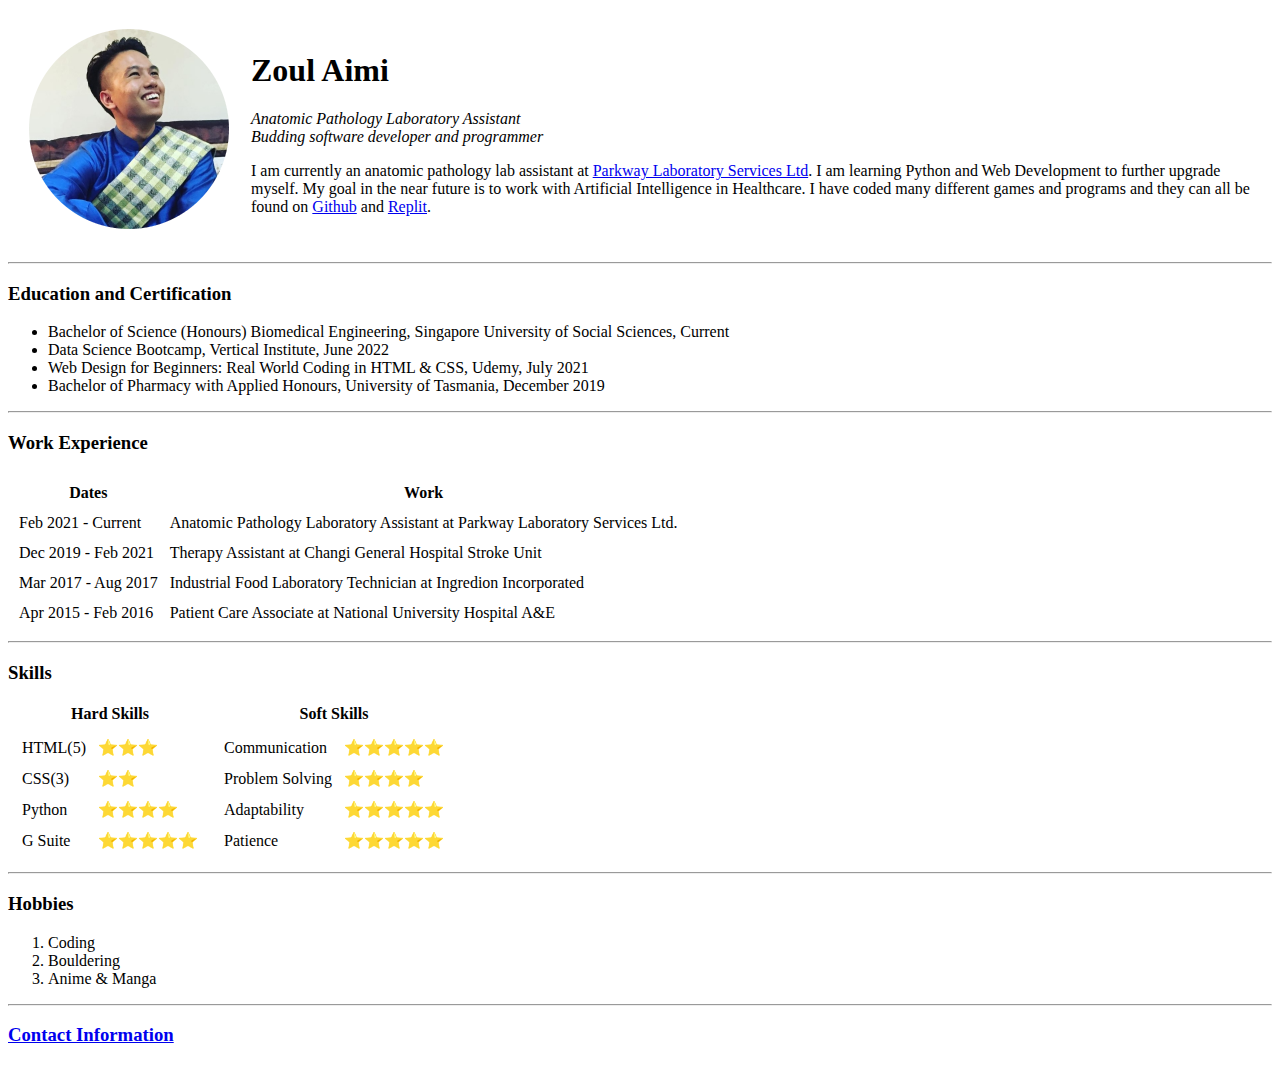
==== index.html @ b08f2f6e "Initial commit" ====
<!DOCTYPE html>
<html lang="en" dir="ltr">

<head>
  <meta charset="utf-8">
  <title>Zoul's Personal Site</title>
</head>

<body>
  <table cellspacing="20">
    <tr>
      <td><a href="index.html"><img src="images/zoul.png" alt="Zoul Profile Picture"></a></td>
      <td>
        <h1>Zoul Aimi</h1>
        <em>
          <dl>
            <dt>Anatomic Pathology Laboratory Assistant</dt>
            <dt>Budding software developer and programmer</dt>
          </dl>
        </em>
        <p>I am currently an anatomic pathology lab assistant at <a href="https://www.parkwaylabs.com.sg/">Parkway Laboratory Services Ltd</a>. I am learning Python and Web Development to further upgrade myself. My goal in the near future is to work
          with
          Artificial Intelligence
          in Healthcare. I have coded many different games and programs and they can all be found on <a href="https://github.com/mdzoul" target="_blank">Github</a> and <a href="https://replit.com/@mdzoul" target="_blank">Replit</a>.</p>
      </td>
    </tr>
  </table>


  <hr>
  <h3>Education and Certification</h3>
  <ul>
    <li>Bachelor of Science (Honours) Biomedical Engineering, Singapore University of Social Sciences, Current</li>
    <li>Data Science Bootcamp, Vertical Institute, June 2022</li>
    <li>Web Design for Beginners: Real World Coding in HTML & CSS, Udemy, July 2021</li>
    <li>Bachelor of Pharmacy with Applied Honours, University of Tasmania, December 2019</li>
  </ul>
  <hr>
  <h3>Work Experience</h3>
  <table cellspacing="10">
    <thead>
      <tr>
        <th>Dates</th>
        <th>Work</th>
      </tr>
    </thead>
    <tbody>
      <tr>
        <td>Feb 2021 - Current</td>
        <td>Anatomic Pathology Laboratory Assistant at Parkway Laboratory Services Ltd.</td>
      </tr>
      <tr>
        <td>Dec 2019 - Feb 2021</td>
        <td>Therapy Assistant at Changi General Hospital Stroke Unit</td>
      </tr>
      <tr>
        <td>Mar 2017 - Aug 2017</td>
        <td>Industrial Food Laboratory Technician at Ingredion Incorporated</td>
      </tr>
      <tr>
        <td>Apr 2015 - Feb 2016</td>
        <td>Patient Care Associate at National University Hospital A&E</td>
      </tr>
    </tbody>
  </table>
  <hr>
  <h3>Skills</h3>

  <table>
    <thead>
      <th>Hard Skills</th>
      <th>Soft Skills</th>
    </thead>
    <tbody>
      <tr>
        <td>
          <table cellspacing="10">
            <tr>
              <td>HTML(5)</td>
              <td>⭐⭐⭐</td>
            </tr>
            <tr>
              <td>CSS(3)</td>
              <td>⭐⭐</td>
            </tr>
            <tr>
              <td>Python</td>
              <td>⭐⭐⭐⭐</td>
            </tr>
            <tr>
              <td>G Suite</td>
              <td>⭐⭐⭐⭐⭐</td>
            </tr>
          </table>
        </td>
        <td>
          <table cellspacing="10">
            <tr>
              <td>Communication</td>
              <td>⭐⭐⭐⭐⭐</td>
            </tr>
            <tr>
              <td>Problem Solving</td>
              <td>⭐⭐⭐⭐</td>
            </tr>
            <tr>
              <td>Adaptability</td>
              <td>⭐⭐⭐⭐⭐</td>
            </tr>
            <tr>
              <td>Patience</td>
              <td>⭐⭐⭐⭐⭐</td>
            </tr>
          </table>
        </td>
      </tr>
    </tbody>
  </table>

  <hr>
  <h3>Hobbies</h3>
  <ol>
    <li>Coding</li>
    <li>Bouldering</li>
    <li>Anime & Manga</li>
  </ol>
  <hr>
  <h3><a href="contact.html">Contact Information</a></h3>
</body>

</html>
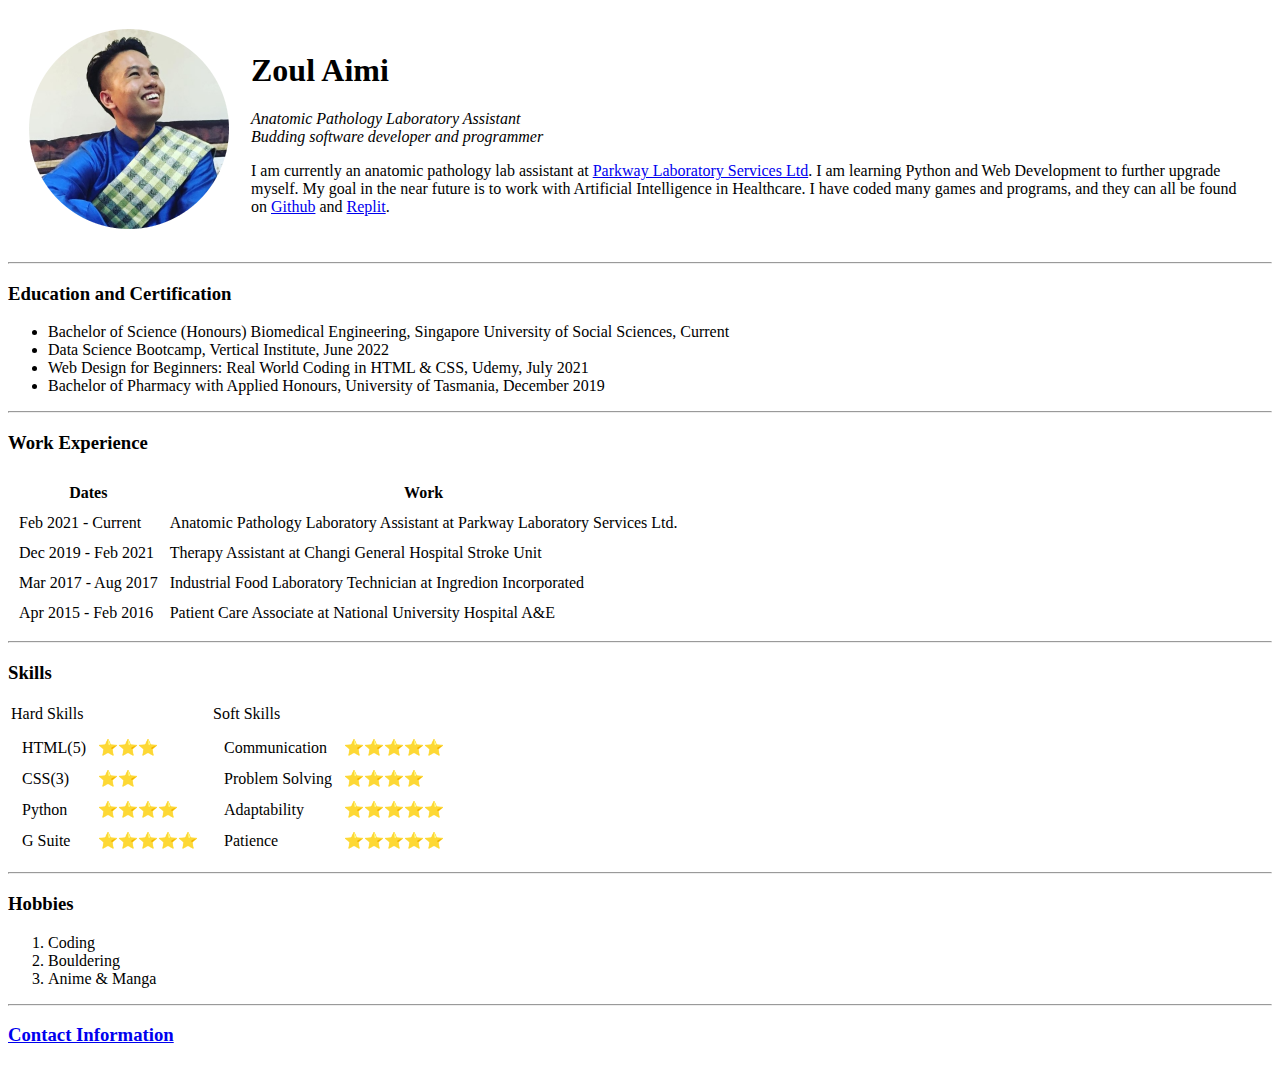
==== commit a2b5e6af: "Tidied up code" ====
--- a/index.html
+++ b/index.html
@@ -12,16 +12,14 @@
       <td><a href="index.html"><img src="images/zoul.png" alt="Zoul Profile Picture"></a></td>
       <td>
         <h1>Zoul Aimi</h1>
-        <em>
-          <dl>
-            <dt>Anatomic Pathology Laboratory Assistant</dt>
-            <dt>Budding software developer and programmer</dt>
-          </dl>
-        </em>
+        <dl>
+          <dt><em>Anatomic Pathology Laboratory Assistant</em></dt>
+          <dt><em>Budding software developer and programmer</em></dt>
+        </dl>
         <p>I am currently an anatomic pathology lab assistant at <a href="https://www.parkwaylabs.com.sg/">Parkway Laboratory Services Ltd</a>. I am learning Python and Web Development to further upgrade myself. My goal in the near future is to work
           with
           Artificial Intelligence
-          in Healthcare. I have coded many different games and programs and they can all be found on <a href="https://github.com/mdzoul" target="_blank">Github</a> and <a href="https://replit.com/@mdzoul" target="_blank">Replit</a>.</p>
+          in Healthcare. I have coded many games and programs, and they can all be found on <a href="https://github.com/mdzoul" target="_blank">Github</a> and <a href="https://replit.com/@mdzoul" target="_blank">Replit</a>.</p>
       </td>
     </tr>
   </table>
@@ -68,8 +66,10 @@
 
   <table>
     <thead>
-      <th>Hard Skills</th>
-      <th>Soft Skills</th>
+    <tr>
+      <td>Hard Skills</td>
+      <td>Soft Skills</td>
+    </tr>
     </thead>
     <tbody>
       <tr>
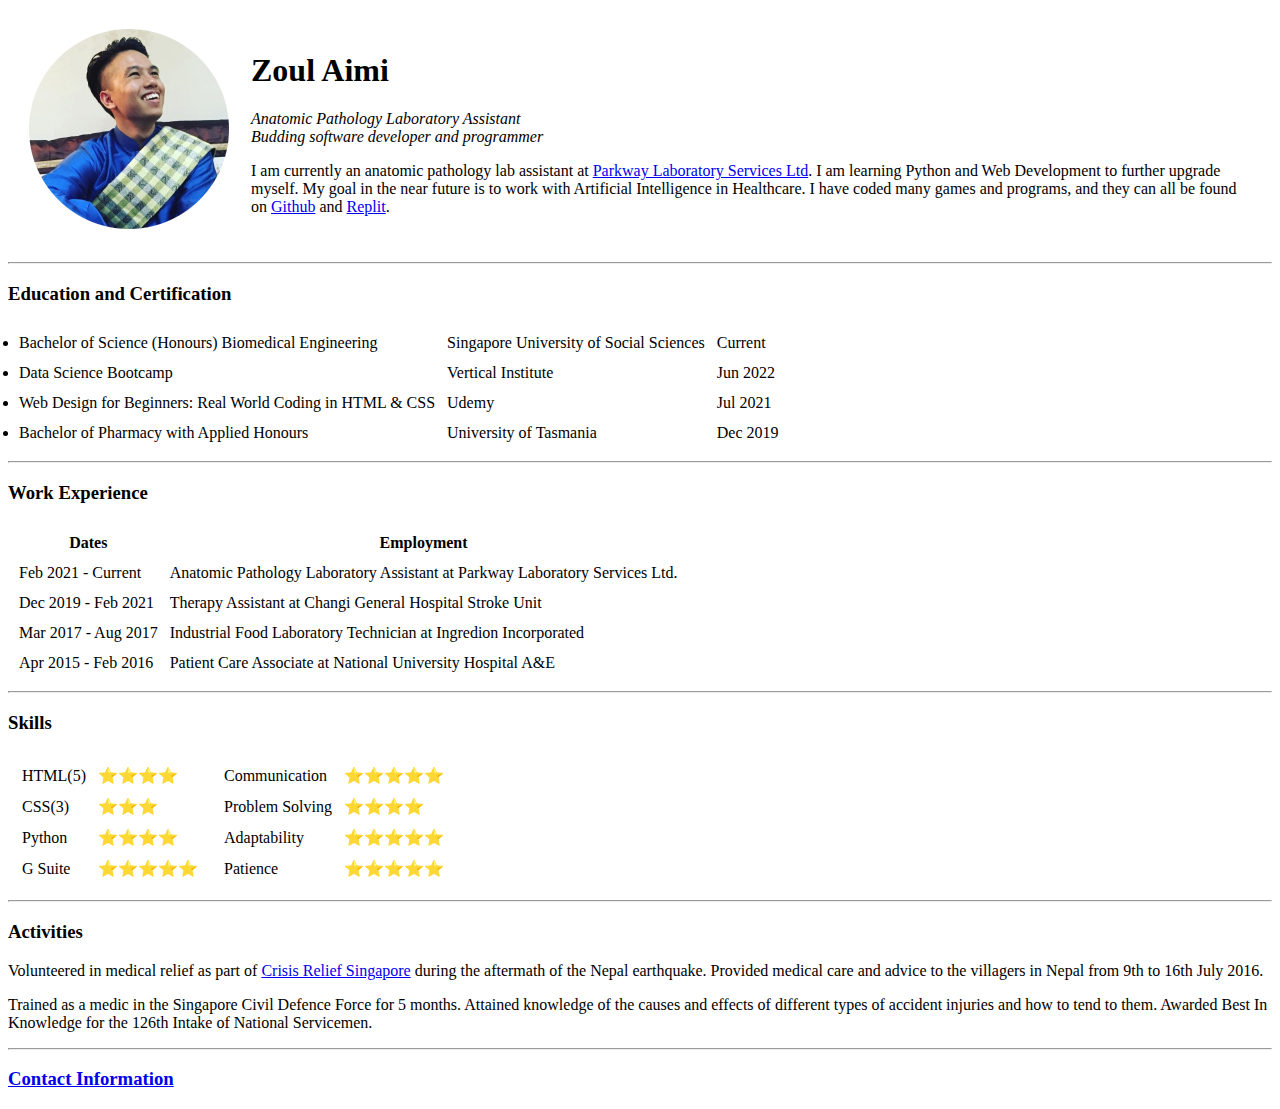
==== commit c1d6e7ea: "Removed hobbies" ====
--- a/index.html
+++ b/index.html
@@ -1,131 +1,142 @@
 <!DOCTYPE html>
 <html lang="en" dir="ltr">
 
-<head>
-  <meta charset="utf-8">
-  <title>Zoul's Personal Site</title>
-</head>
+  <head>
+    <meta charset="utf-8">
+    <title>Zoul's Personal Site</title>
+    <link rel="stylesheet" href="css/styles.css">
+  </head>
 
-<body>
-  <table cellspacing="20">
-    <tr>
-      <td><a href="index.html"><img src="images/zoul.png" alt="Zoul Profile Picture"></a></td>
-      <td>
-        <h1>Zoul Aimi</h1>
-        <dl>
-          <dt><em>Anatomic Pathology Laboratory Assistant</em></dt>
-          <dt><em>Budding software developer and programmer</em></dt>
-        </dl>
-        <p>I am currently an anatomic pathology lab assistant at <a href="https://www.parkwaylabs.com.sg/">Parkway Laboratory Services Ltd</a>. I am learning Python and Web Development to further upgrade myself. My goal in the near future is to work
-          with
-          Artificial Intelligence
-          in Healthcare. I have coded many games and programs, and they can all be found on <a href="https://github.com/mdzoul" target="_blank">Github</a> and <a href="https://replit.com/@mdzoul" target="_blank">Replit</a>.</p>
-      </td>
-    </tr>
-  </table>
-
-
-  <hr>
-  <h3>Education and Certification</h3>
-  <ul>
-    <li>Bachelor of Science (Honours) Biomedical Engineering, Singapore University of Social Sciences, Current</li>
-    <li>Data Science Bootcamp, Vertical Institute, June 2022</li>
-    <li>Web Design for Beginners: Real World Coding in HTML & CSS, Udemy, July 2021</li>
-    <li>Bachelor of Pharmacy with Applied Honours, University of Tasmania, December 2019</li>
-  </ul>
-  <hr>
-  <h3>Work Experience</h3>
-  <table cellspacing="10">
-    <thead>
+  <body>
+    <table cellspacing="20">
       <tr>
-        <th>Dates</th>
-        <th>Work</th>
-      </tr>
-    </thead>
-    <tbody>
-      <tr>
-        <td>Feb 2021 - Current</td>
-        <td>Anatomic Pathology Laboratory Assistant at Parkway Laboratory Services Ltd.</td>
-      </tr>
-      <tr>
-        <td>Dec 2019 - Feb 2021</td>
-        <td>Therapy Assistant at Changi General Hospital Stroke Unit</td>
-      </tr>
-      <tr>
-        <td>Mar 2017 - Aug 2017</td>
-        <td>Industrial Food Laboratory Technician at Ingredion Incorporated</td>
-      </tr>
-      <tr>
-        <td>Apr 2015 - Feb 2016</td>
-        <td>Patient Care Associate at National University Hospital A&E</td>
-      </tr>
-    </tbody>
-  </table>
-  <hr>
-  <h3>Skills</h3>
-
-  <table>
-    <thead>
-    <tr>
-      <td>Hard Skills</td>
-      <td>Soft Skills</td>
-    </tr>
-    </thead>
-    <tbody>
-      <tr>
+        <td><a href="index.html"><img src="images/zoul.png" alt="Zoul Profile Picture"></a></td>
         <td>
-          <table cellspacing="10">
-            <tr>
-              <td>HTML(5)</td>
-              <td>⭐⭐⭐</td>
-            </tr>
-            <tr>
-              <td>CSS(3)</td>
-              <td>⭐⭐</td>
-            </tr>
-            <tr>
-              <td>Python</td>
-              <td>⭐⭐⭐⭐</td>
-            </tr>
-            <tr>
-              <td>G Suite</td>
-              <td>⭐⭐⭐⭐⭐</td>
-            </tr>
-          </table>
-        </td>
-        <td>
-          <table cellspacing="10">
-            <tr>
-              <td>Communication</td>
-              <td>⭐⭐⭐⭐⭐</td>
-            </tr>
-            <tr>
-              <td>Problem Solving</td>
-              <td>⭐⭐⭐⭐</td>
-            </tr>
-            <tr>
-              <td>Adaptability</td>
-              <td>⭐⭐⭐⭐⭐</td>
-            </tr>
-            <tr>
-              <td>Patience</td>
-              <td>⭐⭐⭐⭐⭐</td>
-            </tr>
-          </table>
+          <h1>Zoul Aimi</h1>
+          <dl>
+            <dt><em>Anatomic Pathology Laboratory Assistant</em></dt>
+            <dt><em>Budding software developer and programmer</em></dt>
+          </dl>
+          <p>I am currently an anatomic pathology lab assistant at <a href="https://www.parkwaylabs.com.sg/">Parkway Laboratory Services Ltd</a>. I am learning Python and Web Development to further upgrade myself. My goal in the near future is to work
+            with Artificial Intelligence in Healthcare. I have coded many games and programs, and they can all be found on <a href="https://github.com/mdzoul" target="_blank">Github</a> and <a href="https://replit.com/@mdzoul" target="_blank">Replit</a>.</p>
         </td>
       </tr>
-    </tbody>
-  </table>
+    </table>
+    <hr>
 
-  <hr>
-  <h3>Hobbies</h3>
-  <ol>
-    <li>Coding</li>
-    <li>Bouldering</li>
-    <li>Anime & Manga</li>
-  </ol>
-  <hr>
-  <h3><a href="contact.html">Contact Information</a></h3>
-</body>
+    <h3>Education and Certification</h3>
+      <table cellspacing="10">
+        <tr>
+          <td><li>Bachelor of Science (Honours) Biomedical Engineering</li></td>
+          <td>Singapore University of Social Sciences</td>
+          <td>Current</td>
+        </tr>
+        <tr>
+          <td><li>Data Science Bootcamp</li></td>
+          <td>Vertical Institute</td>
+          <td>Jun 2022</td>
+        </tr>
+        <tr>
+          <td><li>Web Design for Beginners: Real World Coding in HTML & CSS</li></td>
+          <td>Udemy</td>
+          <td>Jul 2021</td>
+        </tr>
+        <tr>
+          <td><li>Bachelor of Pharmacy with Applied Honours</li></td>
+          <td>University of Tasmania</td>
+          <td>Dec 2019</td>
+        </tr>
+      </table>
+    <hr>
+
+    <h3>Work Experience</h3>
+    <table cellspacing="10">
+      <thead>
+        <tr>
+          <th>Dates</th>
+          <th>Employment</th>
+        </tr>
+      </thead>
+      <tbody>
+        <tr>
+          <td>Feb 2021 - Current</td>
+          <td>Anatomic Pathology Laboratory Assistant at Parkway Laboratory Services Ltd.</td>
+        </tr>
+        <tr>
+          <td>Dec 2019 - Feb 2021</td>
+          <td>Therapy Assistant at Changi General Hospital Stroke Unit</td>
+        </tr>
+        <tr>
+          <td>Mar 2017 - Aug 2017</td>
+          <td>Industrial Food Laboratory Technician at Ingredion Incorporated</td>
+        </tr>
+        <tr>
+          <td>Apr 2015 - Feb 2016</td>
+          <td>Patient Care Associate at National University Hospital A&E</td>
+        </tr>
+      </tbody>
+    </table>
+    <hr>
+
+    <h3>Skills</h3>
+    <table>
+      <tbody>
+        <tr>
+          <td>
+            <table cellspacing="10">
+              <tr>
+                <td>HTML(5)</td>
+                <td>⭐⭐⭐⭐</td>
+              </tr>
+              <tr>
+                <td>CSS(3)</td>
+                <td>⭐⭐⭐</td>
+              </tr>
+              <tr>
+                <td>Python</td>
+                <td>⭐⭐⭐⭐</td>
+              </tr>
+              <tr>
+                <td>G Suite</td>
+                <td>⭐⭐⭐⭐⭐</td>
+              </tr>
+            </table>
+          </td>
+          <td>
+            <table cellspacing="10">
+              <tr>
+                <td>Communication</td>
+                <td>⭐⭐⭐⭐⭐</td>
+              </tr>
+              <tr>
+                <td>Problem Solving</td>
+                <td>⭐⭐⭐⭐</td>
+              </tr>
+              <tr>
+                <td>Adaptability</td>
+                <td>⭐⭐⭐⭐⭐</td>
+              </tr>
+              <tr>
+                <td>Patience</td>
+                <td>⭐⭐⭐⭐⭐</td>
+              </tr>
+            </table>
+          </td>
+        </tr>
+      </tbody>
+    </table>
+    <hr>
+
+    <h3>Activities</h3>
+    <p>Volunteered in medical relief as part of <a href="https://www.facebook.com/groups/52038966075/about">Crisis Relief Singapore</a> during the aftermath of the Nepal
+earthquake. Provided medical care and advice to the villagers in Nepal from 9th to 16th July
+2016.</p>
+    <p>Trained as a medic in the Singapore Civil Defence Force for 5 months. Attained knowledge of the causes
+and effects of different types of accident injuries and how to tend to them. Awarded Best In Knowledge
+for the 126th Intake of National Servicemen.</p>
+    <hr>
+
+    <h3><a href="contact.html">Contact Information</a></h3>
+  </body>
 
 </html>
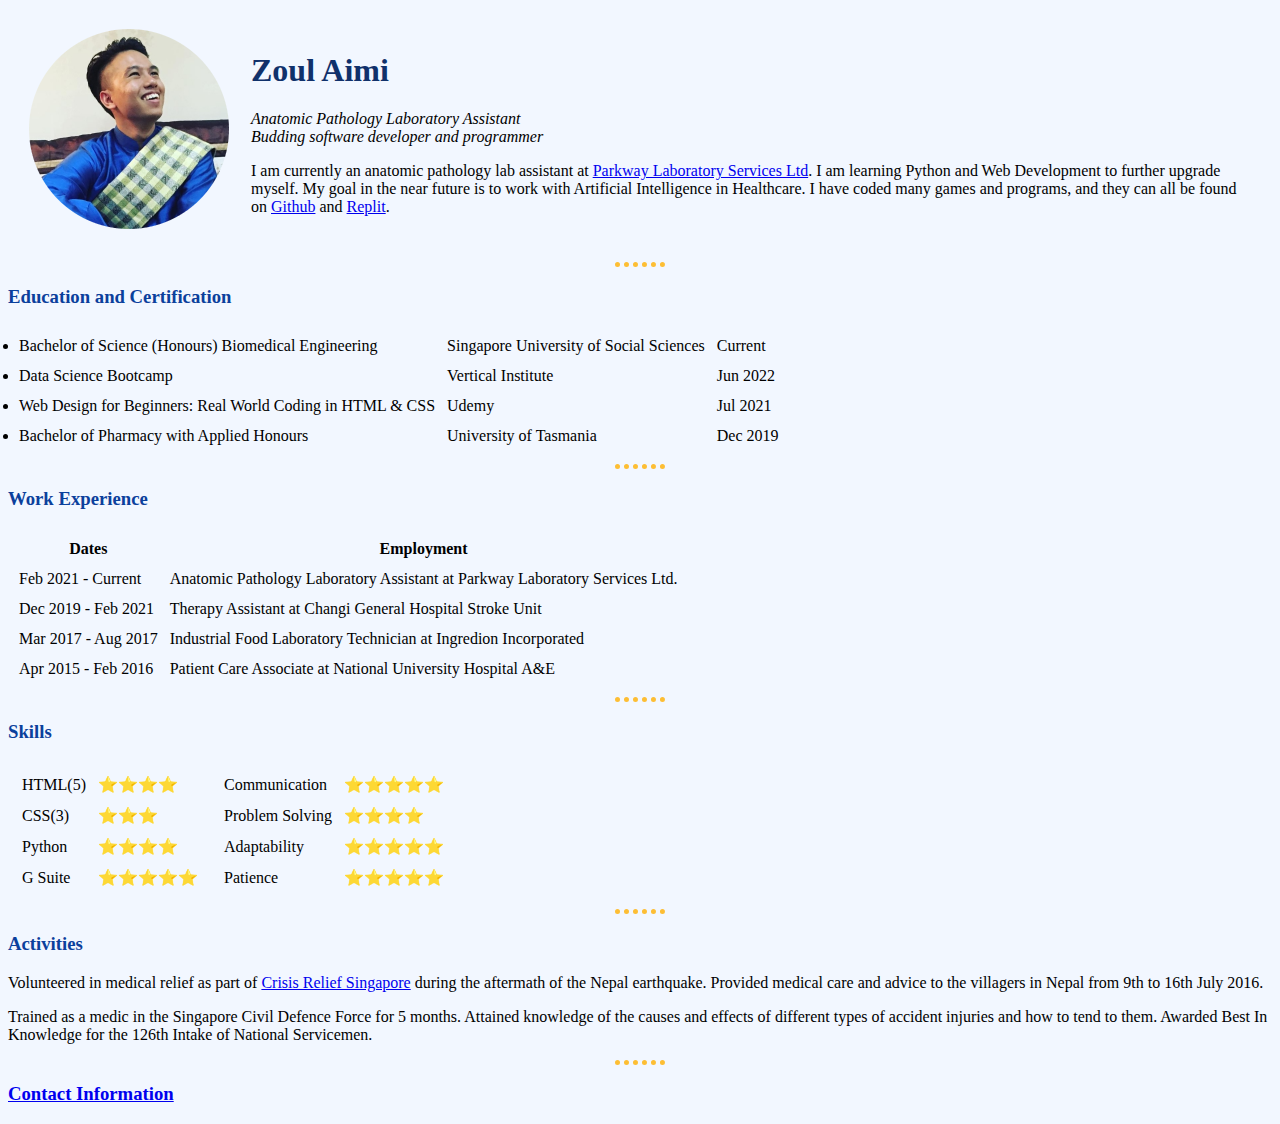
==== commit de32f210: "Used atom-beautify to clean up the code" ====
--- a/index.html
+++ b/index.html
@@ -1,142 +1,151 @@
 <!DOCTYPE html>
 <html lang="en" dir="ltr">
 
-  <head>
-    <meta charset="utf-8">
-    <title>Zoul's Personal Site</title>
-    <link rel="stylesheet" href="css/styles.css">
-  </head>
+<head>
+  <meta charset="utf-8">
+  <title>Zoul's Personal Site</title>
+  <link rel="stylesheet" href="css/styles.css">
+</head>
 
-  <body>
-    <table cellspacing="20">
+<body>
+  <table cellspacing="20">
+    <tr>
+      <td><a href="index.html"><img src="images/zoul.png" alt="Zoul Profile Picture"></a></td>
+      <td>
+        <h1>Zoul Aimi</h1>
+        <dl>
+          <dt><em>Anatomic Pathology Laboratory Assistant</em></dt>
+          <dt><em>Budding software developer and programmer</em></dt>
+        </dl>
+        <p>I am currently an anatomic pathology lab assistant at <a href="https://www.parkwaylabs.com.sg/">Parkway Laboratory Services Ltd</a>. I am learning Python and Web Development to further upgrade myself. My goal in the near future is to work
+          with Artificial Intelligence in Healthcare. I have coded many games and programs, and they can all be found on <a href="https://github.com/mdzoul" target="_blank">Github</a> and <a href="https://replit.com/@mdzoul"
+            target="_blank">Replit</a>.</p>
+      </td>
+    </tr>
+  </table>
+  <hr>
+
+  <h3>Education and Certification</h3>
+  <table cellspacing="10">
+    <tr>
+      <td>
+        <li>Bachelor of Science (Honours) Biomedical Engineering</li>
+      </td>
+      <td>Singapore University of Social Sciences</td>
+      <td>Current</td>
+    </tr>
+    <tr>
+      <td>
+        <li>Data Science Bootcamp</li>
+      </td>
+      <td>Vertical Institute</td>
+      <td>Jun 2022</td>
+    </tr>
+    <tr>
+      <td>
+        <li>Web Design for Beginners: Real World Coding in HTML & CSS</li>
+      </td>
+      <td>Udemy</td>
+      <td>Jul 2021</td>
+    </tr>
+    <tr>
+      <td>
+        <li>Bachelor of Pharmacy with Applied Honours</li>
+      </td>
+      <td>University of Tasmania</td>
+      <td>Dec 2019</td>
+    </tr>
+  </table>
+  <hr>
+
+  <h3>Work Experience</h3>
+  <table cellspacing="10">
+    <thead>
       <tr>
-        <td><a href="index.html"><img src="images/zoul.png" alt="Zoul Profile Picture"></a></td>
+        <th>Dates</th>
+        <th>Employment</th>
+      </tr>
+    </thead>
+    <tbody>
+      <tr>
+        <td>Feb 2021 - Current</td>
+        <td>Anatomic Pathology Laboratory Assistant at Parkway Laboratory Services Ltd.</td>
+      </tr>
+      <tr>
+        <td>Dec 2019 - Feb 2021</td>
+        <td>Therapy Assistant at Changi General Hospital Stroke Unit</td>
+      </tr>
+      <tr>
+        <td>Mar 2017 - Aug 2017</td>
+        <td>Industrial Food Laboratory Technician at Ingredion Incorporated</td>
+      </tr>
+      <tr>
+        <td>Apr 2015 - Feb 2016</td>
+        <td>Patient Care Associate at National University Hospital A&E</td>
+      </tr>
+    </tbody>
+  </table>
+  <hr>
+
+  <h3>Skills</h3>
+  <table>
+    <tbody>
+      <tr>
         <td>
-          <h1>Zoul Aimi</h1>
-          <dl>
-            <dt><em>Anatomic Pathology Laboratory Assistant</em></dt>
-            <dt><em>Budding software developer and programmer</em></dt>
-          </dl>
-          <p>I am currently an anatomic pathology lab assistant at <a href="https://www.parkwaylabs.com.sg/">Parkway Laboratory Services Ltd</a>. I am learning Python and Web Development to further upgrade myself. My goal in the near future is to work
-            with Artificial Intelligence in Healthcare. I have coded many games and programs, and they can all be found on <a href="https://github.com/mdzoul" target="_blank">Github</a> and <a href="https://replit.com/@mdzoul" target="_blank">Replit</a>.</p>
+          <table cellspacing="10">
+            <tr>
+              <td>HTML(5)</td>
+              <td>⭐⭐⭐⭐</td>
+            </tr>
+            <tr>
+              <td>CSS(3)</td>
+              <td>⭐⭐⭐</td>
+            </tr>
+            <tr>
+              <td>Python</td>
+              <td>⭐⭐⭐⭐</td>
+            </tr>
+            <tr>
+              <td>G Suite</td>
+              <td>⭐⭐⭐⭐⭐</td>
+            </tr>
+          </table>
+        </td>
+        <td>
+          <table cellspacing="10">
+            <tr>
+              <td>Communication</td>
+              <td>⭐⭐⭐⭐⭐</td>
+            </tr>
+            <tr>
+              <td>Problem Solving</td>
+              <td>⭐⭐⭐⭐</td>
+            </tr>
+            <tr>
+              <td>Adaptability</td>
+              <td>⭐⭐⭐⭐⭐</td>
+            </tr>
+            <tr>
+              <td>Patience</td>
+              <td>⭐⭐⭐⭐⭐</td>
+            </tr>
+          </table>
         </td>
       </tr>
-    </table>
-    <hr>
+    </tbody>
+  </table>
+  <hr>
 
-    <h3>Education and Certification</h3>
-      <table cellspacing="10">
-        <tr>
-          <td><li>Bachelor of Science (Honours) Biomedical Engineering</li></td>
-          <td>Singapore University of Social Sciences</td>
-          <td>Current</td>
-        </tr>
-        <tr>
-          <td><li>Data Science Bootcamp</li></td>
-          <td>Vertical Institute</td>
-          <td>Jun 2022</td>
-        </tr>
-        <tr>
-          <td><li>Web Design for Beginners: Real World Coding in HTML & CSS</li></td>
-          <td>Udemy</td>
-          <td>Jul 2021</td>
-        </tr>
-        <tr>
-          <td><li>Bachelor of Pharmacy with Applied Honours</li></td>
-          <td>University of Tasmania</td>
-          <td>Dec 2019</td>
-        </tr>
-      </table>
-    <hr>
+  <h3>Activities</h3>
+  <p>Volunteered in medical relief as part of <a href="https://www.facebook.com/groups/52038966075/about">Crisis Relief Singapore</a> during the aftermath of the Nepal
+    earthquake. Provided medical care and advice to the villagers in Nepal from 9th to 16th July
+    2016.</p>
+  <p>Trained as a medic in the Singapore Civil Defence Force for 5 months. Attained knowledge of the causes
+    and effects of different types of accident injuries and how to tend to them. Awarded Best In Knowledge
+    for the 126th Intake of National Servicemen.</p>
+  <hr>
 
-    <h3>Work Experience</h3>
-    <table cellspacing="10">
-      <thead>
-        <tr>
-          <th>Dates</th>
-          <th>Employment</th>
-        </tr>
-      </thead>
-      <tbody>
-        <tr>
-          <td>Feb 2021 - Current</td>
-          <td>Anatomic Pathology Laboratory Assistant at Parkway Laboratory Services Ltd.</td>
-        </tr>
-        <tr>
-          <td>Dec 2019 - Feb 2021</td>
-          <td>Therapy Assistant at Changi General Hospital Stroke Unit</td>
-        </tr>
-        <tr>
-          <td>Mar 2017 - Aug 2017</td>
-          <td>Industrial Food Laboratory Technician at Ingredion Incorporated</td>
-        </tr>
-        <tr>
-          <td>Apr 2015 - Feb 2016</td>
-          <td>Patient Care Associate at National University Hospital A&E</td>
-        </tr>
-      </tbody>
-    </table>
-    <hr>
-
-    <h3>Skills</h3>
-    <table>
-      <tbody>
-        <tr>
-          <td>
-            <table cellspacing="10">
-              <tr>
-                <td>HTML(5)</td>
-                <td>⭐⭐⭐⭐</td>
-              </tr>
-              <tr>
-                <td>CSS(3)</td>
-                <td>⭐⭐⭐</td>
-              </tr>
-              <tr>
-                <td>Python</td>
-                <td>⭐⭐⭐⭐</td>
-              </tr>
-              <tr>
-                <td>G Suite</td>
-                <td>⭐⭐⭐⭐⭐</td>
-              </tr>
-            </table>
-          </td>
-          <td>
-            <table cellspacing="10">
-              <tr>
-                <td>Communication</td>
-                <td>⭐⭐⭐⭐⭐</td>
-              </tr>
-              <tr>
-                <td>Problem Solving</td>
-                <td>⭐⭐⭐⭐</td>
-              </tr>
-              <tr>
-                <td>Adaptability</td>
-                <td>⭐⭐⭐⭐⭐</td>
-              </tr>
-              <tr>
-                <td>Patience</td>
-                <td>⭐⭐⭐⭐⭐</td>
-              </tr>
-            </table>
-          </td>
-        </tr>
-      </tbody>
-    </table>
-    <hr>
-
-    <h3>Activities</h3>
-    <p>Volunteered in medical relief as part of <a href="https://www.facebook.com/groups/52038966075/about">Crisis Relief Singapore</a> during the aftermath of the Nepal
-earthquake. Provided medical care and advice to the villagers in Nepal from 9th to 16th July
-2016.</p>
-    <p>Trained as a medic in the Singapore Civil Defence Force for 5 months. Attained knowledge of the causes
-and effects of different types of accident injuries and how to tend to them. Awarded Best In Knowledge
-for the 126th Intake of National Servicemen.</p>
-    <hr>
-
-    <h3><a href="contact.html">Contact Information</a></h3>
-  </body>
+  <h3><a href="contact.html">Contact Information</a></h3>
+</body>
 
 </html>
--- a/css/styles.css
+++ b/css/styles.css
@@ -0,0 +1,19 @@
+body {
+  background-color: #F2F7FF;
+}
+
+h1 {
+  color: #10316B
+}
+
+h3 {
+  color: #0B409C;
+}
+
+hr {
+  border-style: none;
+  border-top-style: dotted;
+  border-color: #FDBE34;
+  border-width: 5px;
+  width: 4%;
+}
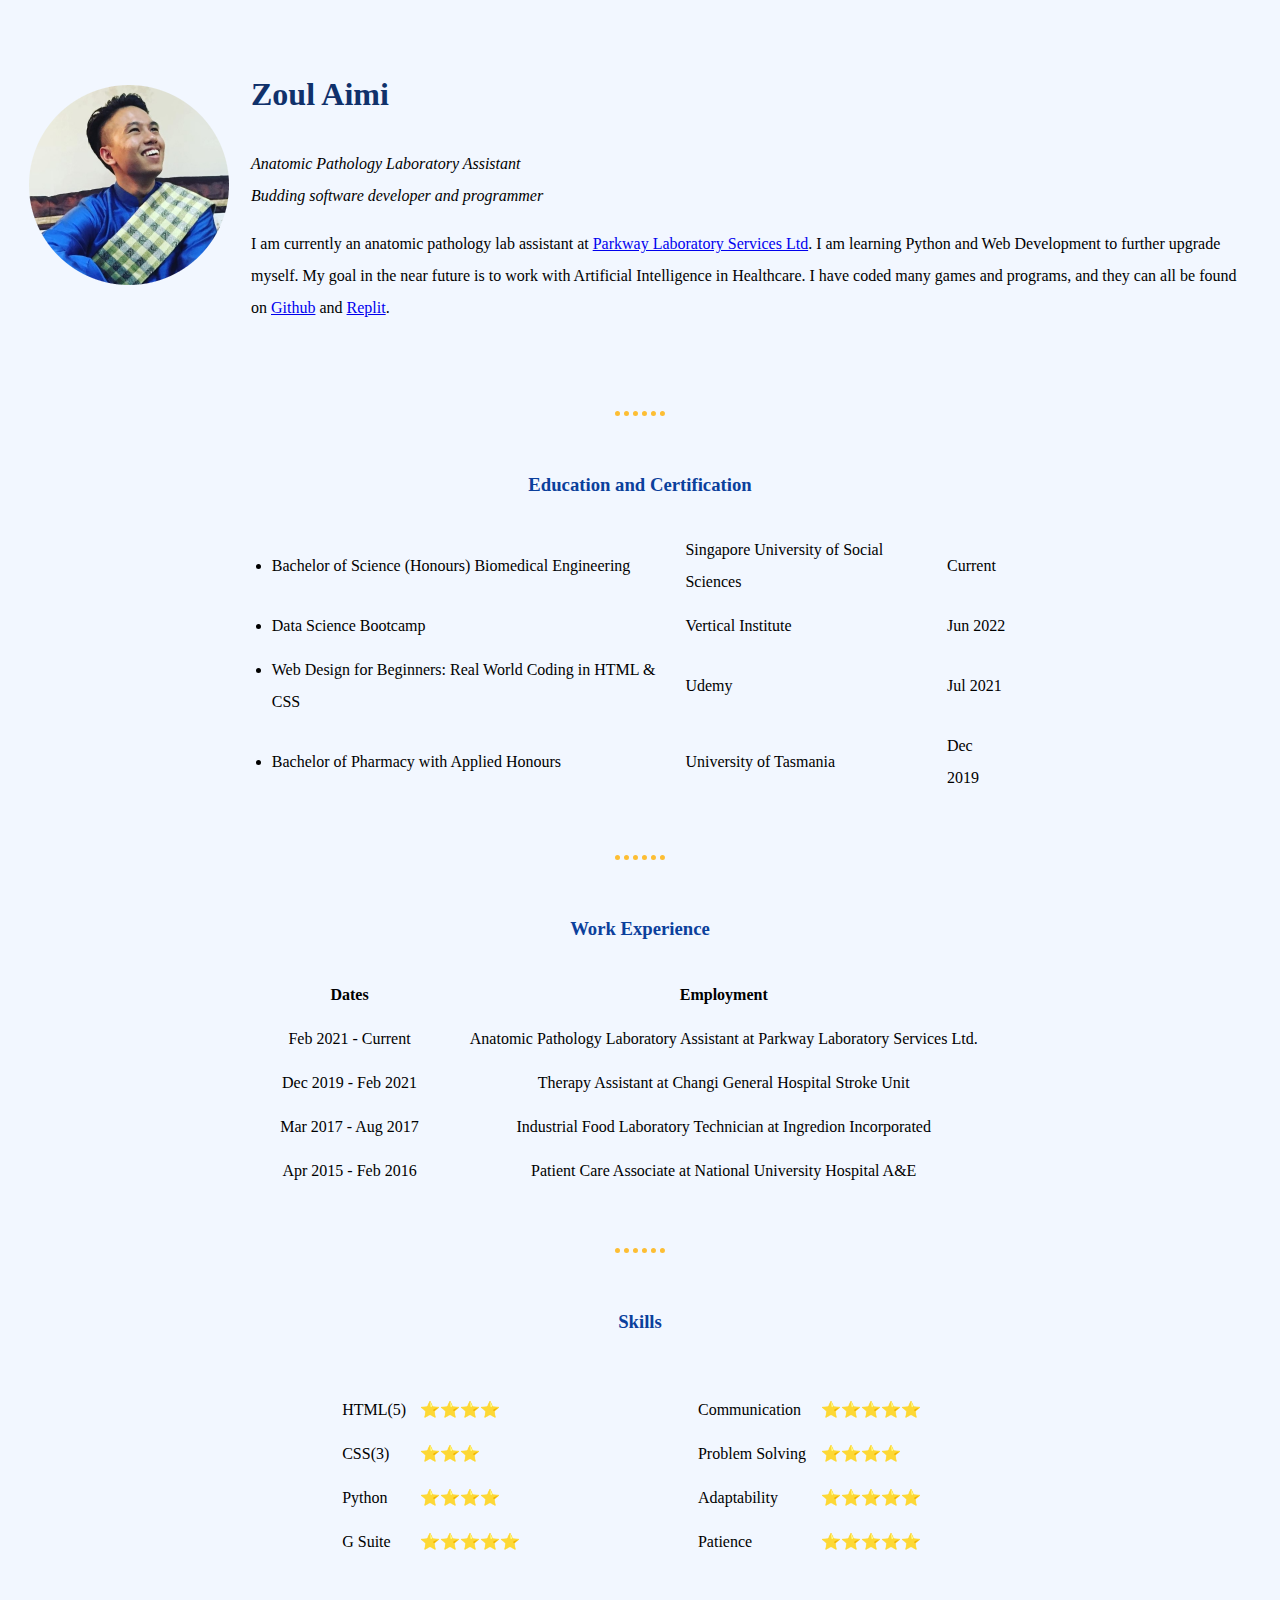
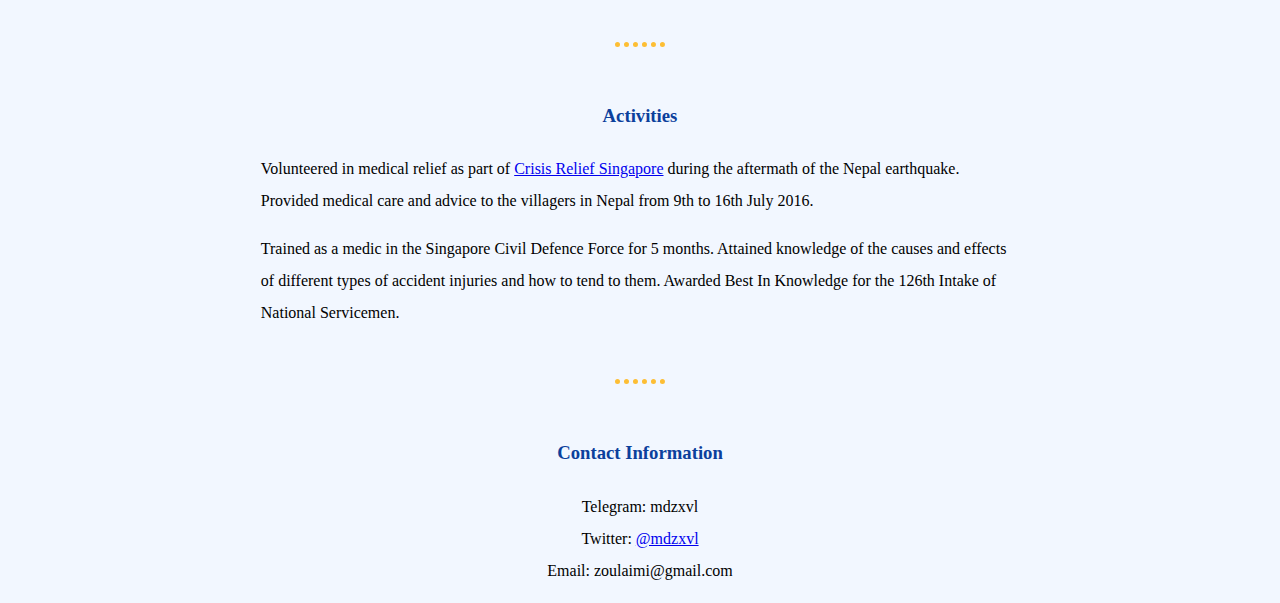
==== commit 90a9faa2: "Updated design and removed contact.html" ====
--- a/index.html
+++ b/index.html
@@ -8,7 +8,7 @@
 </head>
 
 <body>
-  <table cellspacing="20">
+  <table class="header" cellspacing="20">
     <tr>
       <td><a href="index.html"><img src="images/zoul.png" alt="Zoul Profile Picture"></a></td>
       <td>
@@ -68,20 +68,20 @@
     </thead>
     <tbody>
       <tr>
-        <td>Feb 2021 - Current</td>
-        <td>Anatomic Pathology Laboratory Assistant at Parkway Laboratory Services Ltd.</td>
+        <td class="date">Feb 2021 - Current</td>
+        <td class="employment">Anatomic Pathology Laboratory Assistant at Parkway Laboratory Services Ltd.</td>
       </tr>
       <tr>
-        <td>Dec 2019 - Feb 2021</td>
-        <td>Therapy Assistant at Changi General Hospital Stroke Unit</td>
+        <td class="date">Dec 2019 - Feb 2021</td>
+        <td class="employment">Therapy Assistant at Changi General Hospital Stroke Unit</td>
       </tr>
       <tr>
-        <td>Mar 2017 - Aug 2017</td>
-        <td>Industrial Food Laboratory Technician at Ingredion Incorporated</td>
+        <td class="date">Mar 2017 - Aug 2017</td>
+        <td class="employment">Industrial Food Laboratory Technician at Ingredion Incorporated</td>
       </tr>
       <tr>
-        <td>Apr 2015 - Feb 2016</td>
-        <td>Patient Care Associate at National University Hospital A&E</td>
+        <td class="date">Apr 2015 - Feb 2016</td>
+        <td class="employment">Patient Care Associate at National University Hospital A&E</td>
       </tr>
     </tbody>
   </table>
@@ -136,16 +136,27 @@
   </table>
   <hr>
 
-  <h3>Activities</h3>
-  <p>Volunteered in medical relief as part of <a href="https://www.facebook.com/groups/52038966075/about">Crisis Relief Singapore</a> during the aftermath of the Nepal
-    earthquake. Provided medical care and advice to the villagers in Nepal from 9th to 16th July
-    2016.</p>
-  <p>Trained as a medic in the Singapore Civil Defence Force for 5 months. Attained knowledge of the causes
-    and effects of different types of accident injuries and how to tend to them. Awarded Best In Knowledge
-    for the 126th Intake of National Servicemen.</p>
+  <div class="activities">
+    <h3>Activities</h3>
+    <p>Volunteered in medical relief as part of <a href="https://www.facebook.com/groups/52038966075/about">Crisis Relief Singapore</a> during the aftermath of the Nepal
+      earthquake. Provided medical care and advice to the villagers in Nepal from 9th to 16th July
+      2016.</p>
+    <p>Trained as a medic in the Singapore Civil Defence Force for 5 months. Attained knowledge of the causes
+      and effects of different types of accident injuries and how to tend to them. Awarded Best In Knowledge
+      for the 126th Intake of National Servicemen.</p>
+  </div>
+
   <hr>
 
-  <h3><a href="contact.html">Contact Information</a></h3>
+  <div class="contact">
+    <h3>Contact Information</h3>
+    <dl>
+      <dt>Telegram: mdzxvl</dt>
+      <dt>Twitter: <a href="https://twitter.com/mdzxvl">@mdzxvl</a></dt>
+      <dt>Email: zoulaimi@gmail.com</dt>
+    </dl>
+  </div>
+
 </body>
 
 </html>
--- a/css/styles.css
+++ b/css/styles.css
@@ -1,5 +1,6 @@
 body {
   background-color: #F2F7FF;
+  line-height: 2;
 }
 
 h1 {
@@ -8,6 +9,7 @@
 
 h3 {
   color: #0B409C;
+  text-align: center;
 }
 
 hr {
@@ -15,5 +17,32 @@
   border-top-style: dotted;
   border-color: #FDBE34;
   border-width: 5px;
+  margin: 50px auto;
   width: 4%;
 }
+
+table {
+  margin: 20px auto;
+  width: 60%;
+}
+
+.header {
+  width: auto;
+}
+
+.date {
+  text-align: center;
+}
+
+.employment {
+  text-align: center;
+}
+
+.activities {
+  margin: auto;
+  width: 60%;
+}
+
+.contact {
+  text-align: center;
+}
